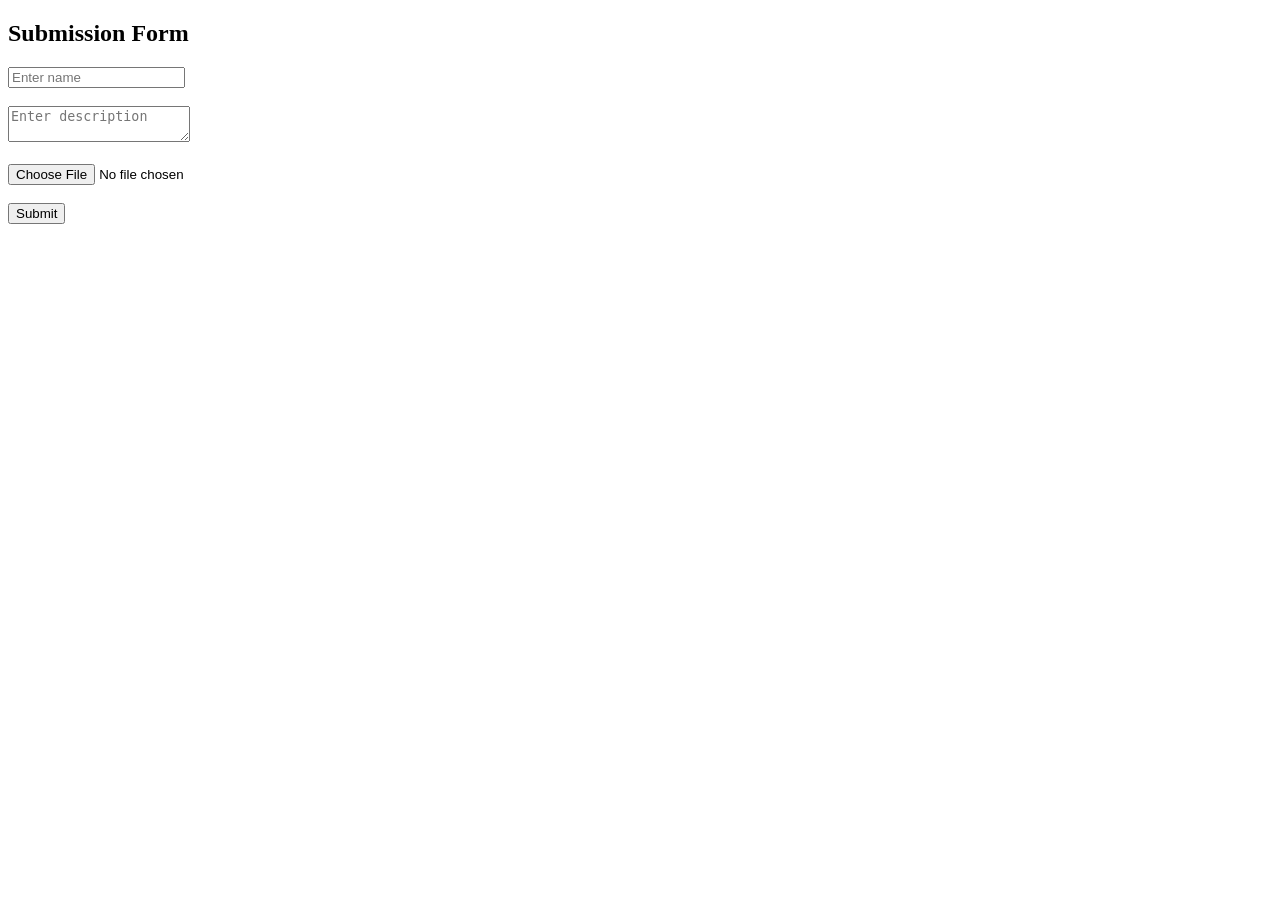
==== frontend/index.html @ 520f5a14 "Add files via upload Add submission form logic - Sarvasetty Varshitha" ====
<!DOCTYPE html>
<html>
<head>
    <title>Garbage Detection Form</title>
</head>
<body>

<h2>Submission Form</h2>

<form id="submissionForm">
    <input type="text" id="name" placeholder="Enter name" required>
    <br><br>

    <textarea id="description" placeholder="Enter description"></textarea>
    <br><br>

    <input type="file" id="image" accept="image/*" required>
    <br><br>

    <button type="submit">Submit</button>
</form>

<script src="h1.js"></script>

</body>
</html>
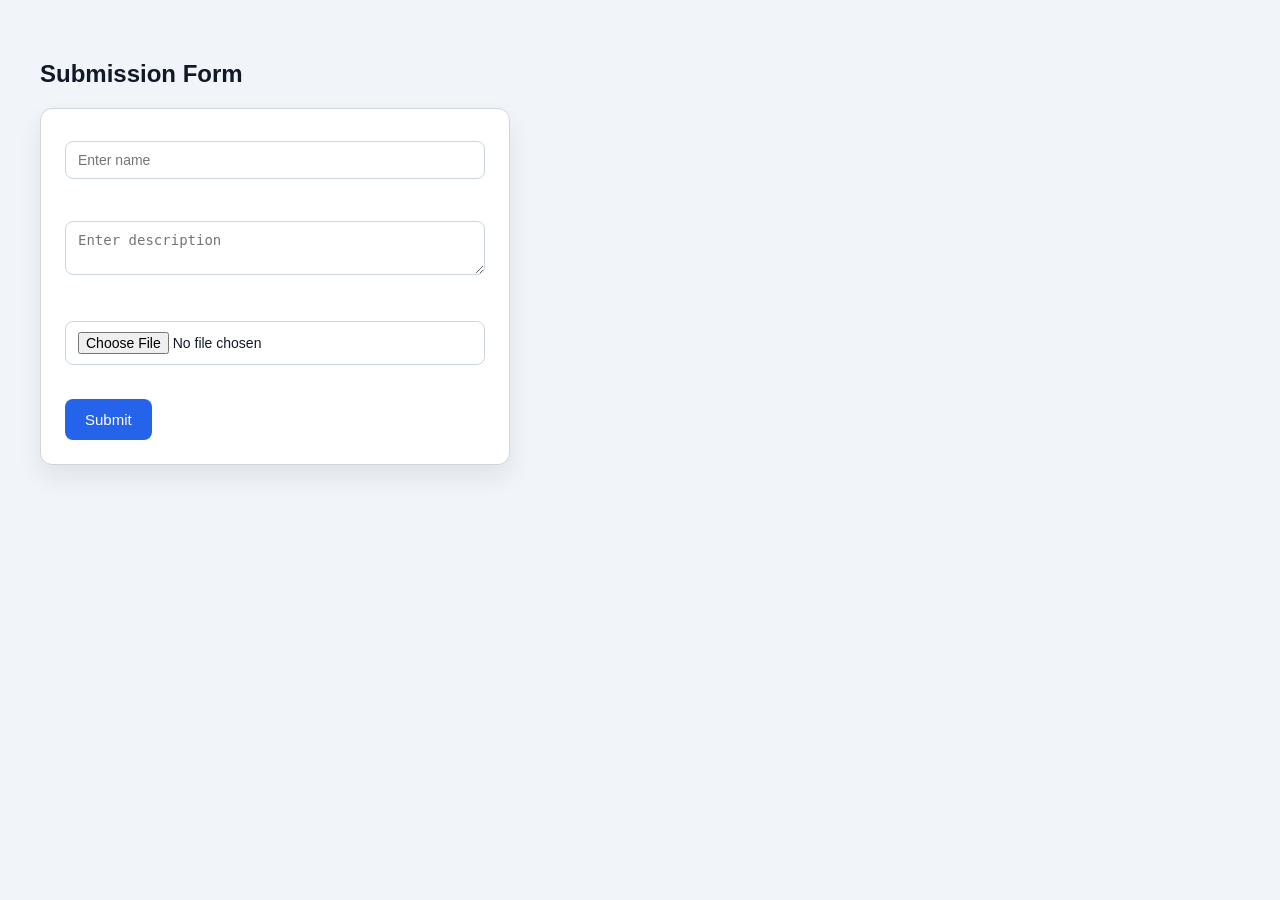
==== commit 2c6e4fdc: "Add frontend styles, ignore local uploads, and update requirements" ====
--- a/frontend/index.html
+++ b/frontend/index.html
@@ -2,6 +2,7 @@
 <html>
 <head>
     <title>Garbage Detection Form</title>
+    <link rel="stylesheet" href="styles.css">
 </head>
 <body>
 
--- a/frontend/styles.css
+++ b/frontend/styles.css
@@ -0,0 +1,48 @@
+body {
+    font-family: Arial, sans-serif;
+    background: #f1f5f9;
+    color: #111827;
+    margin: 0;
+    padding: 40px;
+}
+
+h2 {
+    color: #111827;
+    margin-bottom: 20px;
+}
+
+form {
+    background: #ffffff;
+    border: 1px solid #d1d5db;
+    border-radius: 12px;
+    padding: 24px;
+    max-width: 420px;
+    box-shadow: 0 12px 24px rgba(15, 23, 42, 0.08);
+}
+
+input[type="text"],
+textarea,
+input[type="file"] {
+    width: 100%;
+    padding: 10px 12px;
+    margin-top: 8px;
+    margin-bottom: 16px;
+    border: 1px solid #cbd5e1;
+    border-radius: 8px;
+    font-size: 14px;
+    box-sizing: border-box;
+}
+
+button {
+    background: #2563eb;
+    border: none;
+    color: #ffffff;
+    padding: 12px 20px;
+    border-radius: 8px;
+    font-size: 15px;
+    cursor: pointer;
+}
+
+button:hover {
+    background: #1d4ed8;
+}
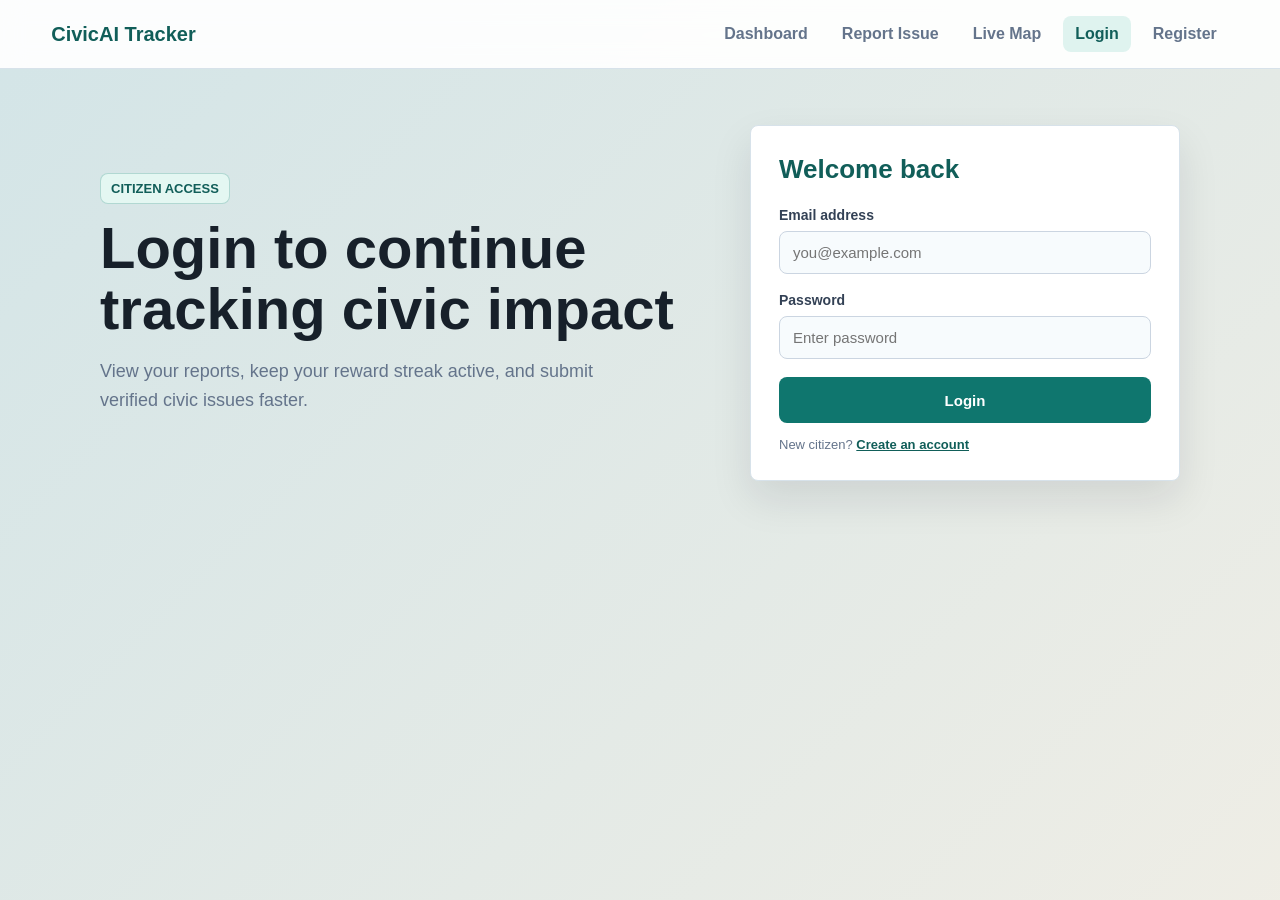
==== commit 344fce31: "Update frontend pages and session UI" ====
--- a/frontend/index.html
+++ b/frontend/index.html
@@ -1,27 +1,51 @@
 <!DOCTYPE html>
-<html>
+<html lang="en">
 <head>
-    <title>Garbage Detection Form</title>
+    <meta charset="UTF-8">
+    <meta name="viewport" content="width=device-width, initial-scale=1.0">
+    <title>Report Issue | CivicAI Tracker</title>
     <link rel="stylesheet" href="styles.css">
 </head>
-<body>
+<body data-protected="true">
+    <nav class="app-nav">
+        <a class="brand" href="user.html">CivicAI Tracker</a>
+        <div class="nav-links">
+            <a href="user.html">Dashboard</a>
+            <a class="active" href="index.html">Report Issue</a>
+            <a href="vittal.html">Live Map</a>
+            <a href="login.html" data-guest-only hidden>Login</a>
+            <a href="register.html" data-guest-only hidden>Register</a>
+            <a href="#" data-auth-only data-logout hidden>Logout</a>
+        </div>
+    </nav>
 
-<h2>Submission Form</h2>
+    <main class="page-shell">
+        <section class="intro-panel">
+            <p class="eyebrow">Citizen report</p>
+            <h1>Submit a civic issue for AI validation</h1>
+            <p>
+                Upload a clear photo, add a short description, and your current location will be attached automatically.
+            </p>
+        </section>
 
-<form id="submissionForm">
-    <input type="text" id="name" placeholder="Enter name" required>
-    <br><br>
+        <section class="form-panel">
+            <form id="submissionForm">
+                <label for="name">Your name</label>
+                <input type="text" id="name" placeholder="Enter name" required>
 
-    <textarea id="description" placeholder="Enter description"></textarea>
-    <br><br>
+                <label for="description">Issue description</label>
+                <textarea id="description" placeholder="Garbage dump near bus stop, pothole on main road..." rows="5"></textarea>
 
-    <input type="file" id="image" accept="image/*" required>
-    <br><br>
+                <label for="image">Issue photo</label>
+                <input type="file" id="image" accept="image/*" required>
 
-    <button type="submit">Submit</button>
-</form>
+                <button type="submit">Submit Report</button>
+                <p class="helper-text">Location permission is required when you submit.</p>
+            </form>
+        </section>
+    </main>
 
-<script src="h1.js"></script>
-
+    <script src="session.js?v=2"></script>
+    <script src="h1.js"></script>
 </body>
-</html>+</html>
--- a/frontend/styles.css
+++ b/frontend/styles.css
@@ -1,48 +1,237 @@
+:root {
+    --bg: #eef4f8;
+    --surface: #ffffff;
+    --surface-soft: #f7fbfd;
+    --text: #17202a;
+    --muted: #64748b;
+    --brand: #0f766e;
+    --brand-dark: #115e59;
+    --accent: #f59e0b;
+    --border: #d7e2ea;
+    --shadow: 0 18px 40px rgba(15, 23, 42, 0.1);
+}
+
+* {
+    box-sizing: border-box;
+}
+
+[hidden] {
+    display: none !important;
+}
+
 body {
+    min-height: 100vh;
+    margin: 0;
     font-family: Arial, sans-serif;
-    background: #f1f5f9;
-    color: #111827;
+    background:
+        linear-gradient(135deg, rgba(15, 118, 110, 0.12), rgba(245, 158, 11, 0.08)),
+        var(--bg);
+    color: var(--text);
+}
+
+.app-nav {
+    position: sticky;
+    top: 0;
+    z-index: 20;
+    display: flex;
+    align-items: center;
+    justify-content: space-between;
+    gap: 24px;
+    padding: 16px clamp(18px, 4vw, 56px);
+    background: rgba(255, 255, 255, 0.92);
+    border-bottom: 1px solid var(--border);
+    backdrop-filter: blur(12px);
+}
+
+.brand {
+    color: var(--brand-dark);
+    font-size: 20px;
+    font-weight: 800;
+    text-decoration: none;
+}
+
+.nav-links {
+    display: flex;
+    align-items: center;
+    gap: 10px;
+}
+
+.nav-links a {
+    color: var(--muted);
+    padding: 9px 12px;
+    border-radius: 8px;
+    font-weight: 700;
+    text-decoration: none;
+}
+
+.nav-links a:hover,
+.nav-links .active {
+    color: var(--brand-dark);
+    background: #dff3ef;
+}
+
+.page-shell {
+    display: grid;
+    grid-template-columns: minmax(0, 1fr) minmax(320px, 460px);
+    gap: 32px;
+    width: min(1120px, calc(100% - 32px));
+    margin: 48px auto;
+    align-items: start;
+}
+
+.intro-panel {
+    padding: clamp(26px, 5vw, 56px) 0;
+}
+
+.eyebrow {
+    width: fit-content;
+    margin: 0 0 14px;
+    padding: 7px 10px;
+    border: 1px solid rgba(15, 118, 110, 0.24);
+    border-radius: 8px;
+    background: #e4f7f2;
+    color: var(--brand-dark);
+    font-size: 13px;
+    font-weight: 800;
+    text-transform: uppercase;
+}
+
+h1 {
+    max-width: 680px;
     margin: 0;
-    padding: 40px;
-}
-
-h2 {
-    color: #111827;
-    margin-bottom: 20px;
+    font-size: clamp(34px, 5vw, 58px);
+    line-height: 1.04;
+}
+
+.intro-panel p:last-child {
+    max-width: 560px;
+    margin-top: 18px;
+    color: var(--muted);
+    font-size: 18px;
+    line-height: 1.6;
+}
+
+.form-panel {
+    background: var(--surface);
+    border: 1px solid var(--border);
+    border-radius: 8px;
+    box-shadow: var(--shadow);
 }
 
 form {
-    background: #ffffff;
-    border: 1px solid #d1d5db;
-    border-radius: 12px;
-    padding: 24px;
-    max-width: 420px;
-    box-shadow: 0 12px 24px rgba(15, 23, 42, 0.08);
+    padding: 28px;
+}
+
+label {
+    display: block;
+    margin: 0 0 8px;
+    color: #334155;
+    font-size: 14px;
+    font-weight: 800;
 }
 
 input[type="text"],
+input[type="email"],
+input[type="password"],
+input[type="tel"],
 textarea,
 input[type="file"] {
     width: 100%;
-    padding: 10px 12px;
-    margin-top: 8px;
-    margin-bottom: 16px;
+    padding: 12px 13px;
+    margin-bottom: 18px;
     border: 1px solid #cbd5e1;
     border-radius: 8px;
-    font-size: 14px;
-    box-sizing: border-box;
+    background: var(--surface-soft);
+    color: var(--text);
+    font-size: 15px;
+}
+
+textarea {
+    resize: vertical;
+}
+
+input:focus,
+textarea:focus {
+    border-color: var(--brand);
+    outline: 3px solid rgba(15, 118, 110, 0.16);
 }
 
 button {
-    background: #2563eb;
+    width: 100%;
+    min-height: 46px;
     border: none;
+    border-radius: 8px;
+    background: var(--brand);
     color: #ffffff;
-    padding: 12px 20px;
-    border-radius: 8px;
     font-size: 15px;
+    font-weight: 800;
     cursor: pointer;
 }
 
 button:hover {
-    background: #1d4ed8;
-}
+    background: var(--brand-dark);
+}
+
+button:disabled {
+    cursor: wait;
+    opacity: 0.72;
+}
+
+.helper-text {
+    margin: 14px 0 0;
+    color: var(--muted);
+    font-size: 13px;
+}
+
+.helper-text a {
+    color: var(--brand-dark);
+    font-weight: 800;
+}
+
+.auth-shell {
+    display: grid;
+    grid-template-columns: minmax(0, 1fr) minmax(320px, 430px);
+    gap: 32px;
+    width: min(1080px, calc(100% - 32px));
+    margin: 56px auto;
+    align-items: center;
+}
+
+.auth-copy p:last-child {
+    max-width: 540px;
+    color: var(--muted);
+    font-size: 18px;
+    line-height: 1.6;
+}
+
+.auth-card h2 {
+    margin: 0 0 22px;
+    color: var(--brand-dark);
+    font-size: 26px;
+}
+
+@media (max-width: 780px) {
+    .app-nav {
+        align-items: flex-start;
+        flex-direction: column;
+    }
+
+    .nav-links {
+        width: 100%;
+        overflow-x: auto;
+    }
+
+    .page-shell {
+        grid-template-columns: 1fr;
+        margin-top: 28px;
+    }
+
+    .auth-shell {
+        grid-template-columns: 1fr;
+        margin-top: 28px;
+    }
+
+    .intro-panel {
+        padding: 10px 0 0;
+    }
+}
